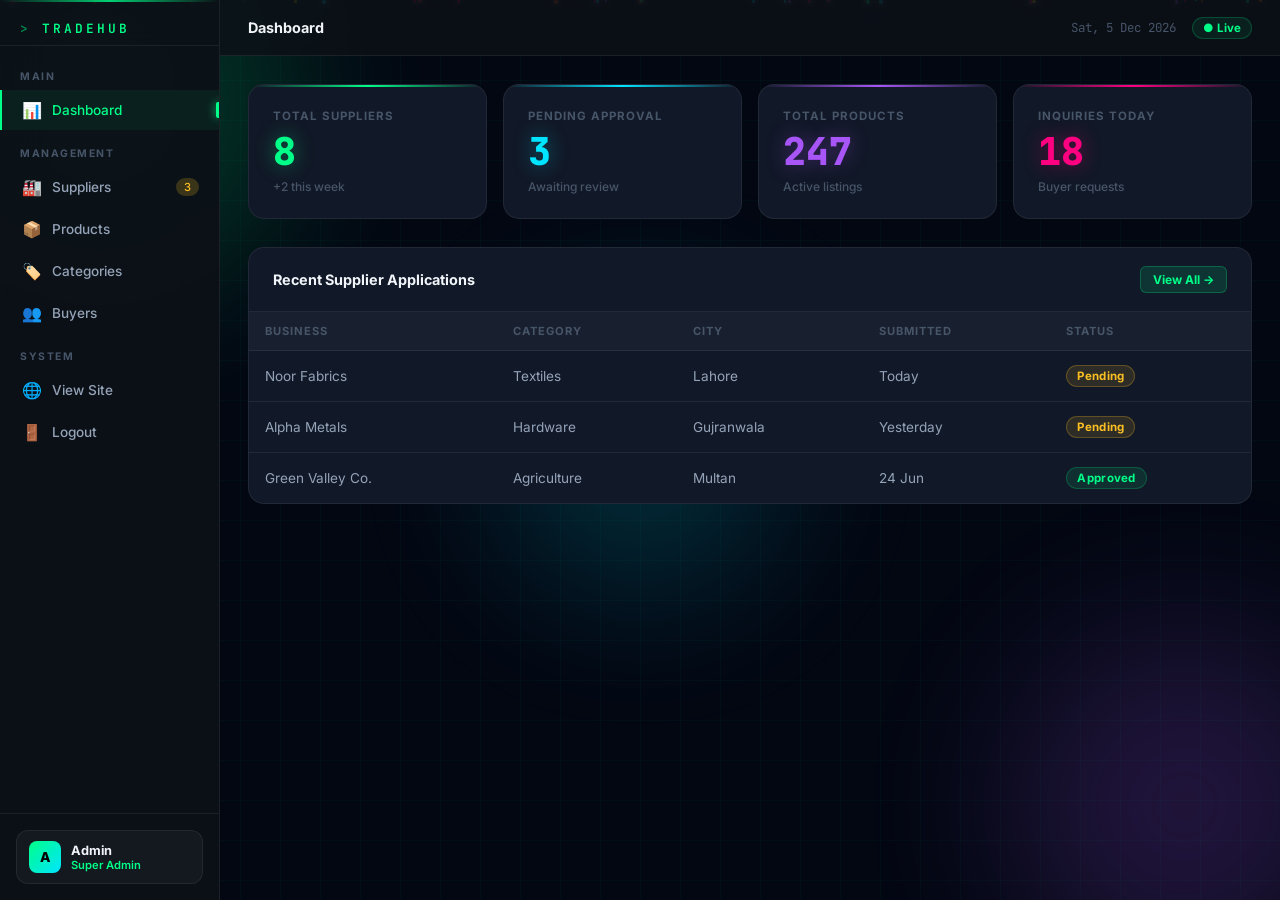
==== tradehub-enhanced/Frontend/admin/index.html @ e85c62f6 "Add files via upload" ====
<!DOCTYPE html>
<html lang="en">
<head>
<meta charset="UTF-8">
<meta name="viewport" content="width=device-width, initial-scale=1.0">
<title>Admin Panel — TradeHub PK</title>
<link rel="stylesheet" href="css/admin.css">
</head>
<body>
<div class="admin-bg">
  <div class="grid-lines"></div>
  <div class="glow-orb orb-1"></div>
  <div class="glow-orb orb-2"></div>
  <div class="glow-orb orb-3"></div>
</div>
<div id="particles"></div>
<div class="overlay" id="overlay"></div>
<div class="toast-stack" id="toastStack"></div>
<div class="admin-layout">
  <aside class="admin-sidebar">
    <div class="sidebar-top-glow"></div>
    <div class="sidebar-logo">TRADEHUB</div>
    <div class="sidebar-label">Main</div>
    <div class="sidebar-item active" onclick="showPage('dashboard',this)"><span class="icon">📊</span> Dashboard</div>
    <div class="sidebar-label">Management</div>
    <div class="sidebar-item" onclick="showPage('suppliers',this)"><span class="icon">🏭</span> Suppliers <span id="pending-badge" style="margin-left:auto;background:rgba(251,191,36,.2);color:#fbbf24;padding:2px 8px;border-radius:100px;font-size:.7rem;">3</span></div>
    <div class="sidebar-item" onclick="showPage('products',this)"><span class="icon">📦</span> Products</div>
    <div class="sidebar-item" onclick="showPage('categories',this)"><span class="icon">🏷️</span> Categories</div>
    <div class="sidebar-item" onclick="showPage('buyers',this)"><span class="icon">👥</span> Buyers</div>
    <div class="sidebar-label">System</div>
    <div class="sidebar-item" onclick="window.location.href='../index.html'"><span class="icon">🌐</span> View Site</div>
    <div class="sidebar-item" onclick="adminLogout()"><span class="icon">🚪</span> Logout</div>
    <div class="sidebar-bottom">
      <div class="admin-tag">
        <div class="admin-avatar">A</div>
        <div class="admin-info">
          <div class="admin-name">Admin</div>
          <div class="admin-role">Super Admin</div>
        </div>
      </div>
    </div>
  </aside>
  <div class="admin-main">
    <div class="admin-topbar">
      <span class="topbar-title" id="topbarTitle">Dashboard</span>
      <div class="topbar-spacer"></div>
      <span class="topbar-date" id="topbarDate"></span>
      <span class="topbar-badge">● Live</span>
    </div>
    <div class="admin-content">

      <!-- DASHBOARD -->
      <div class="page-section active" id="page-dashboard">
        <div class="stats-grid">
          <div class="stat-box green"><div class="stat-label">Total Suppliers</div><div class="stat-value green" id="stat-total">8</div><div class="stat-sub">+2 this week</div></div>
          <div class="stat-box blue"><div class="stat-label">Pending Approval</div><div class="stat-value blue" id="stat-pending">3</div><div class="stat-sub">Awaiting review</div></div>
          <div class="stat-box purple"><div class="stat-label">Total Products</div><div class="stat-value purple">247</div><div class="stat-sub">Active listings</div></div>
          <div class="stat-box pink"><div class="stat-label">Inquiries Today</div><div class="stat-value pink">18</div><div class="stat-sub">Buyer requests</div></div>
        </div>
        <div class="table-card">
          <div class="table-card-header">
            <span class="table-card-title">Recent Supplier Applications</span>
            <button class="btn-approve" onclick="showPage('suppliers',document.querySelectorAll('.sidebar-item')[4])">View All →</button>
          </div>
          <div class="table-scroll">
            <table>
              <thead><tr><th>Business</th><th>Category</th><th>City</th><th>Submitted</th><th>Status</th></tr></thead>
              <tbody>
                <tr><td>Noor Fabrics</td><td>Textiles</td><td>Lahore</td><td>Today</td><td><span class="pill pill-pending">Pending</span></td></tr>
                <tr><td>Alpha Metals</td><td>Hardware</td><td>Gujranwala</td><td>Yesterday</td><td><span class="pill pill-pending">Pending</span></td></tr>
                <tr><td>Green Valley Co.</td><td>Agriculture</td><td>Multan</td><td>24 Jun</td><td><span class="pill pill-approved">Approved</span></td></tr>
              </tbody>
            </table>
          </div>
        </div>
      </div>

      <!-- SUPPLIERS -->
      <div class="page-section" id="page-suppliers">
        <div class="sec-title">Supplier Management <span class="accent">/ Approve &amp; Review</span></div>
        <div class="table-card">
          <div class="table-card-header">
            <span class="table-card-title">All Supplier Applications</span>
            <input type="text" class="table-search" placeholder="Search suppliers..." oninput="searchTable('suppTable',this.value)">
          </div>
          <div class="table-scroll">
            <table id="suppTable">
              <thead><tr><th>Business</th><th>Category</th><th>City</th><th>Contact</th><th>MOQ</th><th>Status</th><th>Actions</th></tr></thead>
              <tbody>
                <tr><td><strong>Noor Fabrics</strong></td><td>Textiles</td><td>Lahore</td><td>0300-1234567</td><td>200 m</td><td><span class="pill pill-pending">Pending</span></td><td><div class="actions-cell"><button class="btn-approve" onclick="approveSupplier(this)">✓ Approve</button><button class="btn-reject" onclick="rejectSupplier(this)">✕ Reject</button><button class="btn-delete" onclick="deleteRow(this)">🗑</button></div></td></tr>
                <tr><td><strong>Alpha Metals</strong></td><td>Hardware</td><td>Gujranwala</td><td>0311-9876543</td><td>50 kg</td><td><span class="pill pill-pending">Pending</span></td><td><div class="actions-cell"><button class="btn-approve" onclick="approveSupplier(this)">✓ Approve</button><button class="btn-reject" onclick="rejectSupplier(this)">✕ Reject</button><button class="btn-delete" onclick="deleteRow(this)">🗑</button></div></td></tr>
                <tr><td><strong>Delta Chemicals</strong></td><td>Chemicals</td><td>Karachi</td><td>0321-5556666</td><td>100 kg</td><td><span class="pill pill-pending">Pending</span></td><td><div class="actions-cell"><button class="btn-approve" onclick="approveSupplier(this)">✓ Approve</button><button class="btn-reject" onclick="rejectSupplier(this)">✕ Reject</button><button class="btn-delete" onclick="deleteRow(this)">🗑</button></div></td></tr>
                <tr><td><strong>Al-Hamza Textiles</strong></td><td>Textiles</td><td>Faisalabad</td><td>0300-0000001</td><td>500 m</td><td><span class="pill pill-approved">Approved</span></td><td><div class="actions-cell"><span style="color:var(--neon-green);font-size:.8rem;font-weight:600;">✓ Approved</span><button class="btn-delete" onclick="deleteRow(this)">🗑</button></div></td></tr>
                <tr><td><strong>Pak Steel Works</strong></td><td>Hardware</td><td>Lahore</td><td>0300-0000002</td><td>100 kg</td><td><span class="pill pill-approved">Approved</span></td><td><div class="actions-cell"><span style="color:var(--neon-green);font-size:.8rem;font-weight:600;">✓ Approved</span><button class="btn-delete" onclick="deleteRow(this)">🗑</button></div></td></tr>
              </tbody>
            </table>
          </div>
        </div>
      </div>

      <!-- PRODUCTS -->
      <div class="page-section" id="page-products">
        <div class="sec-title">Product Listings <span class="accent">/ Remove Spam</span></div>
        <div class="table-card">
          <div class="table-card-header">
            <span class="table-card-title">All Products</span>
            <input type="text" class="table-search" placeholder="Search products..." oninput="searchTable('prodTable',this.value)">
          </div>
          <div class="table-scroll">
            <table id="prodTable">
              <thead><tr><th>Product</th><th>Supplier</th><th>Category</th><th>Price</th><th>MOQ</th><th>Status</th><th>Actions</th></tr></thead>
              <tbody>
                <tr><td>Basmati Rice Premium</td><td>Punjab Rice Mills</td><td>Food &amp; Grain</td><td>PKR 2,800</td><td>5 Ton</td><td><span class="pill pill-approved">Active</span></td><td><div class="actions-cell"><button class="btn-delete" onclick="deleteRow(this)">🗑 Remove</button></div></td></tr>
                <tr><td>Cotton Fabric Plain</td><td>Al-Hamza Textiles</td><td>Textiles</td><td>PKR 180/m</td><td>500 m</td><td><span class="pill pill-approved">Active</span></td><td><div class="actions-cell"><button class="btn-delete" onclick="deleteRow(this)">🗑 Remove</button></div></td></tr>
                <tr><td>FAKE Rolex Watches</td><td>Unknown Seller</td><td>Other</td><td>PKR 500</td><td>1 pc</td><td><span class="pill pill-rejected">Spam</span></td><td><div class="actions-cell"><button class="btn-delete" onclick="deleteRow(this)">🗑 Remove</button></div></td></tr>
                <tr><td>MS Steel Bars 12mm</td><td>Pak Steel Works</td><td>Hardware</td><td>PKR 1,950</td><td>100 kg</td><td><span class="pill pill-approved">Active</span></td><td><div class="actions-cell"><button class="btn-delete" onclick="deleteRow(this)">🗑 Remove</button></div></td></tr>
                <tr><td>Football Match Grade</td><td>Sialkot Sports Co.</td><td>Sports</td><td>PKR 450</td><td>50 pcs</td><td><span class="pill pill-approved">Active</span></td><td><div class="actions-cell"><button class="btn-delete" onclick="deleteRow(this)">🗑 Remove</button></div></td></tr>
              </tbody>
            </table>
          </div>
        </div>
      </div>

      <!-- CATEGORIES -->
      <div class="page-section" id="page-categories">
        <div class="sec-title">Category Manager <span class="accent">/ Add &amp; Remove</span></div>
        <div class="table-card" style="padding:24px">
          <div class="cat-add-row">
            <input type="text" class="cat-input" id="catInput" placeholder="New category name...">
            <button class="btn-add-cat" onclick="addCategory()">+ Add Category</button>
          </div>
          <div class="cat-mgr-grid" id="catGrid">
            <div class="cat-mgr-item"><div><div class="cat-mgr-name">👕 Textiles</div><div class="cat-mgr-count">4,200 products</div></div><button class="cat-del-btn" onclick="deleteCat(this)">🗑️</button></div>
            <div class="cat-mgr-item"><div><div class="cat-mgr-name">📱 Electronics</div><div class="cat-mgr-count">2,800 products</div></div><button class="cat-del-btn" onclick="deleteCat(this)">🗑️</button></div>
            <div class="cat-mgr-item"><div><div class="cat-mgr-name">🌾 Agriculture</div><div class="cat-mgr-count">1,900 products</div></div><button class="cat-del-btn" onclick="deleteCat(this)">🗑️</button></div>
            <div class="cat-mgr-item"><div><div class="cat-mgr-name">🧪 Chemicals</div><div class="cat-mgr-count">980 products</div></div><button class="cat-del-btn" onclick="deleteCat(this)">🗑️</button></div>
            <div class="cat-mgr-item"><div><div class="cat-mgr-name">🍚 Food &amp; Grain</div><div class="cat-mgr-count">2,100 products</div></div><button class="cat-del-btn" onclick="deleteCat(this)">🗑️</button></div>
            <div class="cat-mgr-item"><div><div class="cat-mgr-name">🔧 Hardware</div><div class="cat-mgr-count">3,400 products</div></div><button class="cat-del-btn" onclick="deleteCat(this)">🗑️</button></div>
            <div class="cat-mgr-item"><div><div class="cat-mgr-name">👜 Leather</div><div class="cat-mgr-count">760 products</div></div><button class="cat-del-btn" onclick="deleteCat(this)">🗑️</button></div>
            <div class="cat-mgr-item"><div><div class="cat-mgr-name">⚽ Sports</div><div class="cat-mgr-count">1,200 products</div></div><button class="cat-del-btn" onclick="deleteCat(this)">🗑️</button></div>
          </div>
        </div>
      </div>

      <!-- BUYERS -->
      <div class="page-section" id="page-buyers">
        <div class="sec-title">Registered Buyers <span class="accent">/ User Management</span></div>
        <div class="table-card">
          <div class="table-card-header">
            <span class="table-card-title">All Buyers</span>
            <input type="text" class="table-search" placeholder="Search buyers..." oninput="searchTable('buyerTable',this.value)">
          </div>
          <div class="table-scroll">
            <table id="buyerTable">
              <thead><tr><th>Name</th><th>Email</th><th>Phone</th><th>Joined</th><th>Inquiries</th><th>Actions</th></tr></thead>
              <tbody>
                <tr><td>Ahmad Raza</td><td>ahmad@email.com</td><td>0300-1234567</td><td>Jan 2026</td><td>12</td><td><div class="actions-cell"><button class="btn-delete" onclick="deleteRow(this)">🗑 Remove</button></div></td></tr>
                <tr><td>Zara Traders</td><td>zara@email.com</td><td>0311-9876543</td><td>Mar 2026</td><td>8</td><td><div class="actions-cell"><button class="btn-delete" onclick="deleteRow(this)">🗑 Remove</button></div></td></tr>
                <tr><td>Hassan &amp; Sons</td><td>hassan@email.com</td><td>0321-5556666</td><td>Apr 2026</td><td>5</td><td><div class="actions-cell"><button class="btn-delete" onclick="deleteRow(this)">🗑 Remove</button></div></td></tr>
              </tbody>
            </table>
          </div>
        </div>
      </div>

    </div>
  </div>
</div>
<script src="../js/config.js"></script>
<script src="../js/api.js"></script>
<script src="js/admin.js"></script>
</body>
</html>
---- tradehub-enhanced/Frontend/admin/css/admin.css ----
/* ===== TRADEHUB PK — ADMIN PANEL CSS ===== */
@import url('https://fonts.googleapis.com/css2?family=Syne:wght@700;800&family=Inter:wght@300;400;500;600;700;800;900&family=JetBrains+Mono:wght@400;600&display=swap');

*, *::before, *::after { margin: 0; padding: 0; box-sizing: border-box; }

:root {
  --bg-base: #030712;
  --bg-surface: #0d1117;
  --bg-card: #111827;
  --bg-card-hover: #1a2233;
  --border: rgba(255,255,255,.07);
  --border-bright: rgba(255,255,255,.14);

  --neon-green: #00ff88;
  --neon-blue: #00e5ff;
  --neon-purple: #a855f7;
  --neon-pink: #ff0080;
  --neon-orange: #ff6600;
  --neon-gold: #ffd700;

  --text-primary: #f1f5f9;
  --text-secondary: #94a3b8;
  --text-muted: #475569;

  --sidebar-w: 220px;
  --topbar-h: 56px;
  --radius: 12px;
  --radius-lg: 16px;
}

body {
  font-family: 'Inter', sans-serif;
  background: var(--bg-base);
  color: var(--text-primary);
  min-height: 100vh;
  overflow-x: hidden;
}

/* ---- ANIMATED BACKGROUND ---- */
.admin-bg {
  position: fixed; inset: 0; z-index: 0; pointer-events: none;
}
.grid-lines {
  position: absolute; inset: 0;
  background-image:
    linear-gradient(rgba(0,255,136,.03) 1px, transparent 1px),
    linear-gradient(90deg, rgba(0,255,136,.03) 1px, transparent 1px);
  background-size: 40px 40px;
}
.glow-orb {
  position: absolute; border-radius: 50%;
  filter: blur(80px); opacity: .18;
}
.orb-1 {
  width: 400px; height: 400px;
  background: var(--neon-green);
  top: -100px; left: -100px;
  animation: drift1 18s ease-in-out infinite;
}
.orb-2 {
  width: 350px; height: 350px;
  background: var(--neon-purple);
  bottom: -80px; right: -80px;
  animation: drift2 22s ease-in-out infinite;
}
.orb-3 {
  width: 280px; height: 280px;
  background: var(--neon-blue);
  top: 50%; left: 50%;
  transform: translate(-50%,-50%);
  animation: drift3 15s ease-in-out infinite;
}
@keyframes drift1 { 0%,100%{transform:translate(0,0)} 50%{transform:translate(60px,40px)} }
@keyframes drift2 { 0%,100%{transform:translate(0,0)} 50%{transform:translate(-50px,-30px)} }
@keyframes drift3 { 0%,100%{transform:translate(-50%,-50%) scale(1)} 50%{transform:translate(-50%,-50%) scale(1.2)} }

/* ---- PARTICLES ---- */
#particles { position: fixed; inset: 0; z-index: 0; pointer-events: none; }
.particle {
  position: absolute;
  border-radius: 50%;
  animation: floatUp linear infinite;
}
@keyframes floatUp {
  0%   { transform: translateY(100vh) scale(0); opacity: 0; }
  10%  { opacity: 1; }
  90%  { opacity: .6; }
  100% { transform: translateY(-10vh) scale(1); opacity: 0; }
}

/* ---- LAYOUT ---- */
.admin-layout {
  display: flex;
  min-height: 100vh;
  position: relative; z-index: 1;
}

/* ---- SIDEBAR ---- */
.admin-sidebar {
  width: var(--sidebar-w);
  background: rgba(13,17,23,.92);
  border-right: 1px solid var(--border);
  backdrop-filter: blur(20px);
  display: flex; flex-direction: column;
  position: fixed; top: 0; left: 0;
  height: 100vh; z-index: 50;
  overflow: hidden;
}
.sidebar-top-glow {
  position: absolute; top: 0; left: 0; right: 0;
  height: 2px;
  background: linear-gradient(90deg, transparent, var(--neon-green), transparent);
  opacity: .8;
}
.sidebar-logo {
  padding: 20px 20px 8px;
  font-family: 'JetBrains Mono', monospace;
  font-size: .8rem; font-weight: 600;
  color: var(--neon-green);
  letter-spacing: 3px;
  border-bottom: 1px solid var(--border);
  margin-bottom: 8px;
}
.sidebar-logo::before {
  content: '> ';
  opacity: .5;
}
.sidebar-label {
  padding: 16px 20px 6px;
  font-size: .65rem; font-weight: 700;
  color: var(--text-muted);
  text-transform: uppercase; letter-spacing: 1.5px;
}
.sidebar-item {
  display: flex; align-items: center; gap: 10px;
  padding: 10px 20px;
  font-size: .85rem; font-weight: 500;
  color: var(--text-secondary);
  cursor: pointer;
  transition: all .15s;
  border-left: 2px solid transparent;
  margin: 1px 0;
  position: relative;
}
.sidebar-item .icon { font-size: 1rem; flex-shrink: 0; }
.sidebar-item:hover {
  color: var(--text-primary);
  background: rgba(255,255,255,.04);
  border-left-color: var(--border-bright);
}
.sidebar-item.active {
  color: var(--neon-green);
  background: rgba(0,255,136,.06);
  border-left-color: var(--neon-green);
}
.sidebar-item.active::after {
  content: '';
  position: absolute; right: 0; top: 50%;
  transform: translateY(-50%);
  width: 3px; height: 16px;
  background: var(--neon-green);
  border-radius: 2px 0 0 2px;
  box-shadow: 0 0 8px var(--neon-green);
}
.sidebar-bottom {
  margin-top: auto;
  padding: 16px;
  border-top: 1px solid var(--border);
}
.admin-tag {
  display: flex; align-items: center; gap: 10px;
  padding: 10px 12px;
  background: rgba(255,255,255,.04);
  border-radius: var(--radius);
  border: 1px solid var(--border);
}
.admin-avatar {
  width: 32px; height: 32px; border-radius: 8px;
  background: linear-gradient(135deg, var(--neon-green), var(--neon-blue));
  display: flex; align-items: center; justify-content: center;
  font-weight: 800; font-size: .85rem; color: #000;
  flex-shrink: 0;
}
.admin-name { font-size: .8rem; font-weight: 700; color: var(--text-primary); }
.admin-role { font-size: .7rem; color: var(--neon-green); font-weight: 600; }

/* ---- MAIN ---- */
.admin-main {
  flex: 1;
  margin-left: var(--sidebar-w);
  display: flex; flex-direction: column;
  min-height: 100vh;
}

/* ---- TOPBAR ---- */
.admin-topbar {
  height: var(--topbar-h);
  background: rgba(13,17,23,.8);
  border-bottom: 1px solid var(--border);
  backdrop-filter: blur(20px);
  display: flex; align-items: center;
  padding: 0 28px;
  gap: 16px;
  position: sticky; top: 0; z-index: 40;
}
.topbar-title {
  font-size: .9rem; font-weight: 700;
  color: var(--text-primary);
}
.topbar-spacer { flex: 1; }
.topbar-date {
  font-size: .78rem; color: var(--text-muted);
  font-family: 'JetBrains Mono', monospace;
}
.topbar-badge {
  font-size: .72rem; font-weight: 700;
  color: var(--neon-green);
  background: rgba(0,255,136,.08);
  border: 1px solid rgba(0,255,136,.2);
  padding: 3px 10px; border-radius: 100px;
  animation: pulse 2s ease-in-out infinite;
}
@keyframes pulse { 0%,100%{opacity:1} 50%{opacity:.6} }

/* ---- CONTENT ---- */
.admin-content { padding: 28px; flex: 1; }
.page-section { display: none; }
.page-section.active { display: block; }
.sec-title {
  font-size: 1.2rem; font-weight: 800;
  color: var(--text-primary); margin-bottom: 24px;
}
.sec-title .accent { color: var(--text-muted); font-weight: 400; }

/* ---- STATS GRID ---- */
.stats-grid {
  display: grid;
  grid-template-columns: repeat(auto-fit, minmax(200px, 1fr));
  gap: 16px; margin-bottom: 28px;
}
.stat-box {
  background: var(--bg-card);
  border-radius: var(--radius-lg);
  padding: 24px;
  border: 1px solid var(--border);
  transition: all .2s;
  position: relative; overflow: hidden;
}
.stat-box::before {
  content: '';
  position: absolute; top: 0; left: 0; right: 0;
  height: 2px;
}
.stat-box.green::before { background: linear-gradient(90deg, transparent, var(--neon-green), transparent); }
.stat-box.blue::before  { background: linear-gradient(90deg, transparent, var(--neon-blue), transparent); }
.stat-box.purple::before{ background: linear-gradient(90deg, transparent, var(--neon-purple), transparent); }
.stat-box.pink::before  { background: linear-gradient(90deg, transparent, var(--neon-pink), transparent); }
.stat-box:hover { background: var(--bg-card-hover); border-color: var(--border-bright); transform: translateY(-2px); }
.stat-label {
  font-size: .72rem; font-weight: 700;
  color: var(--text-muted); text-transform: uppercase; letter-spacing: 1px;
  margin-bottom: 10px;
}
.stat-value {
  font-size: 2.4rem; font-weight: 900;
  line-height: 1; margin-bottom: 8px;
  font-family: 'JetBrains Mono', monospace;
}
.stat-value.green  { color: var(--neon-green);  text-shadow: 0 0 20px rgba(0,255,136,.4); }
.stat-value.blue   { color: var(--neon-blue);   text-shadow: 0 0 20px rgba(0,229,255,.4); }
.stat-value.purple { color: var(--neon-purple); text-shadow: 0 0 20px rgba(168,85,247,.4); }
.stat-value.pink   { color: var(--neon-pink);   text-shadow: 0 0 20px rgba(255,0,128,.4); }
.stat-sub {
  font-size: .75rem; color: var(--text-muted); font-weight: 500;
}

/* ---- TABLE CARD ---- */
.table-card {
  background: var(--bg-card);
  border-radius: var(--radius-lg);
  border: 1px solid var(--border);
  overflow: hidden;
  margin-bottom: 24px;
}
.table-card-header {
  display: flex; align-items: center; gap: 16px;
  padding: 18px 24px;
  border-bottom: 1px solid var(--border);
}
.table-card-title {
  font-size: .9rem; font-weight: 700;
  color: var(--text-primary); flex: 1;
}
.table-search {
  padding: 8px 14px;
  background: rgba(255,255,255,.05);
  border: 1px solid var(--border-bright);
  border-radius: 8px;
  color: var(--text-primary);
  font-family: 'Inter', sans-serif;
  font-size: .8rem; outline: none;
  transition: border-color .2s;
  min-width: 200px;
}
.table-search::placeholder { color: var(--text-muted); }
.table-search:focus { border-color: var(--neon-green); }
.table-scroll { overflow-x: auto; }
table {
  width: 100%; border-collapse: collapse;
}
thead tr {
  background: rgba(255,255,255,.03);
  border-bottom: 1px solid var(--border);
}
th {
  padding: 12px 16px;
  font-size: .7rem; font-weight: 700;
  color: var(--text-muted);
  text-transform: uppercase; letter-spacing: 1px;
  text-align: left; white-space: nowrap;
}
td {
  padding: 14px 16px;
  font-size: .85rem; color: var(--text-secondary);
  border-bottom: 1px solid var(--border);
  white-space: nowrap;
}
td strong { color: var(--text-primary); font-weight: 600; }
tbody tr:last-child td { border-bottom: none; }
tbody tr:hover td { background: rgba(255,255,255,.02); color: var(--text-primary); }

/* ---- PILLS ---- */
.pill {
  display: inline-block;
  padding: 3px 10px; border-radius: 100px;
  font-size: .72rem; font-weight: 700;
  letter-spacing: .3px;
}
.pill-pending  { background: rgba(251,191,36,.12); color: #fbbf24; border: 1px solid rgba(251,191,36,.25); }
.pill-approved { background: rgba(0,255,136,.1);   color: var(--neon-green); border: 1px solid rgba(0,255,136,.2); }
.pill-rejected { background: rgba(255,0,128,.1);   color: var(--neon-pink); border: 1px solid rgba(255,0,128,.2); }

/* ---- ACTION BUTTONS ---- */
.actions-cell { display: flex; gap: 6px; align-items: center; flex-wrap: wrap; }
.btn-approve {
  padding: 5px 12px; border-radius: 6px;
  background: rgba(0,255,136,.12);
  color: var(--neon-green);
  border: 1px solid rgba(0,255,136,.25);
  font-size: .75rem; font-weight: 700;
  cursor: pointer; transition: all .15s;
  font-family: 'Inter', sans-serif;
}
.btn-approve:hover { background: rgba(0,255,136,.2); box-shadow: 0 0 12px rgba(0,255,136,.15); }
.btn-reject {
  padding: 5px 12px; border-radius: 6px;
  background: rgba(255,0,128,.1);
  color: var(--neon-pink);
  border: 1px solid rgba(255,0,128,.2);
  font-size: .75rem; font-weight: 700;
  cursor: pointer; transition: all .15s;
  font-family: 'Inter', sans-serif;
}
.btn-reject:hover { background: rgba(255,0,128,.2); box-shadow: 0 0 12px rgba(255,0,128,.15); }
.btn-delete {
  padding: 5px 12px; border-radius: 6px;
  background: rgba(255,255,255,.05);
  color: var(--text-muted);
  border: 1px solid var(--border);
  font-size: .75rem; font-weight: 700;
  cursor: pointer; transition: all .15s;
  font-family: 'Inter', sans-serif;
}
.btn-delete:hover { background: rgba(255,0,128,.08); color: var(--neon-pink); border-color: rgba(255,0,128,.2); }

/* ---- CATEGORY MANAGER ---- */
.cat-add-row {
  display: flex; gap: 12px; margin-bottom: 24px;
}
.cat-input {
  flex: 1; padding: 10px 16px;
  background: rgba(255,255,255,.05);
  border: 1px solid var(--border-bright);
  border-radius: 10px;
  color: var(--text-primary);
  font-family: 'Inter', sans-serif; font-size: .875rem;
  outline: none; transition: border-color .2s;
}
.cat-input::placeholder { color: var(--text-muted); }
.cat-input:focus { border-color: var(--neon-green); }
.btn-add-cat {
  padding: 10px 20px; border-radius: 10px;
  background: rgba(0,255,136,.12);
  color: var(--neon-green);
  border: 1px solid rgba(0,255,136,.25);
  font-size: .875rem; font-weight: 700;
  cursor: pointer; transition: all .15s;
  font-family: 'Inter', sans-serif; white-space: nowrap;
}
.btn-add-cat:hover { background: rgba(0,255,136,.2); box-shadow: 0 0 16px rgba(0,255,136,.15); }
.cat-mgr-grid {
  display: grid;
  grid-template-columns: repeat(auto-fill, minmax(220px, 1fr));
  gap: 12px;
}
.cat-mgr-item {
  display: flex; align-items: center; justify-content: space-between;
  padding: 14px 16px;
  background: rgba(255,255,255,.03);
  border-radius: 10px;
  border: 1px solid var(--border);
  transition: all .2s;
}
.cat-mgr-item:hover { border-color: var(--border-bright); background: rgba(255,255,255,.05); }
.cat-mgr-name { font-weight: 600; font-size: .875rem; color: var(--text-primary); }
.cat-mgr-count { font-size: .75rem; color: var(--text-muted); margin-top: 2px; }
.cat-del-btn {
  background: none; border: none; cursor: pointer;
  font-size: 1rem; opacity: .4; transition: opacity .15s;
  padding: 4px;
}
.cat-del-btn:hover { opacity: 1; }

/* ---- TOAST ---- */
.toast-stack {
  position: fixed; bottom: 24px; right: 24px;
  z-index: 9999; display: flex; flex-direction: column; gap: 10px;
}
.toast {
  padding: 12px 20px; border-radius: 10px;
  font-size: .85rem; font-weight: 600;
  backdrop-filter: blur(20px);
  animation: slideIn .3s ease-out;
  box-shadow: 0 8px 32px rgba(0,0,0,.4);
  border: 1px solid;
  font-family: 'Inter', sans-serif;
}
.toast-success {
  background: rgba(0,255,136,.12);
  color: var(--neon-green);
  border-color: rgba(0,255,136,.25);
}
.toast-error {
  background: rgba(255,0,128,.12);
  color: var(--neon-pink);
  border-color: rgba(255,0,128,.25);
}
.toast-info {
  background: rgba(0,229,255,.1);
  color: var(--neon-blue);
  border-color: rgba(0,229,255,.2);
}
@keyframes slideIn { from{transform:translateX(100%);opacity:0} to{transform:translateX(0);opacity:1} }

/* ---- OVERLAY ---- */
.overlay {
  position: fixed; inset: 0;
  background: rgba(0,0,0,.5); backdrop-filter: blur(4px);
  z-index: 45; display: none;
}
.overlay.show { display: block; }

/* ---- RESPONSIVE ---- */
@media (max-width: 768px) {
  .admin-sidebar { transform: translateX(-100%); transition: transform .3s; }
  .admin-sidebar.open { transform: translateX(0); }
  .admin-main { margin-left: 0; }
  .stats-grid { grid-template-columns: 1fr 1fr; }
  .cat-mgr-grid { grid-template-columns: 1fr; }
}
@media (max-width: 480px) {
  .stats-grid { grid-template-columns: 1fr; }
  .admin-content { padding: 16px; }
}
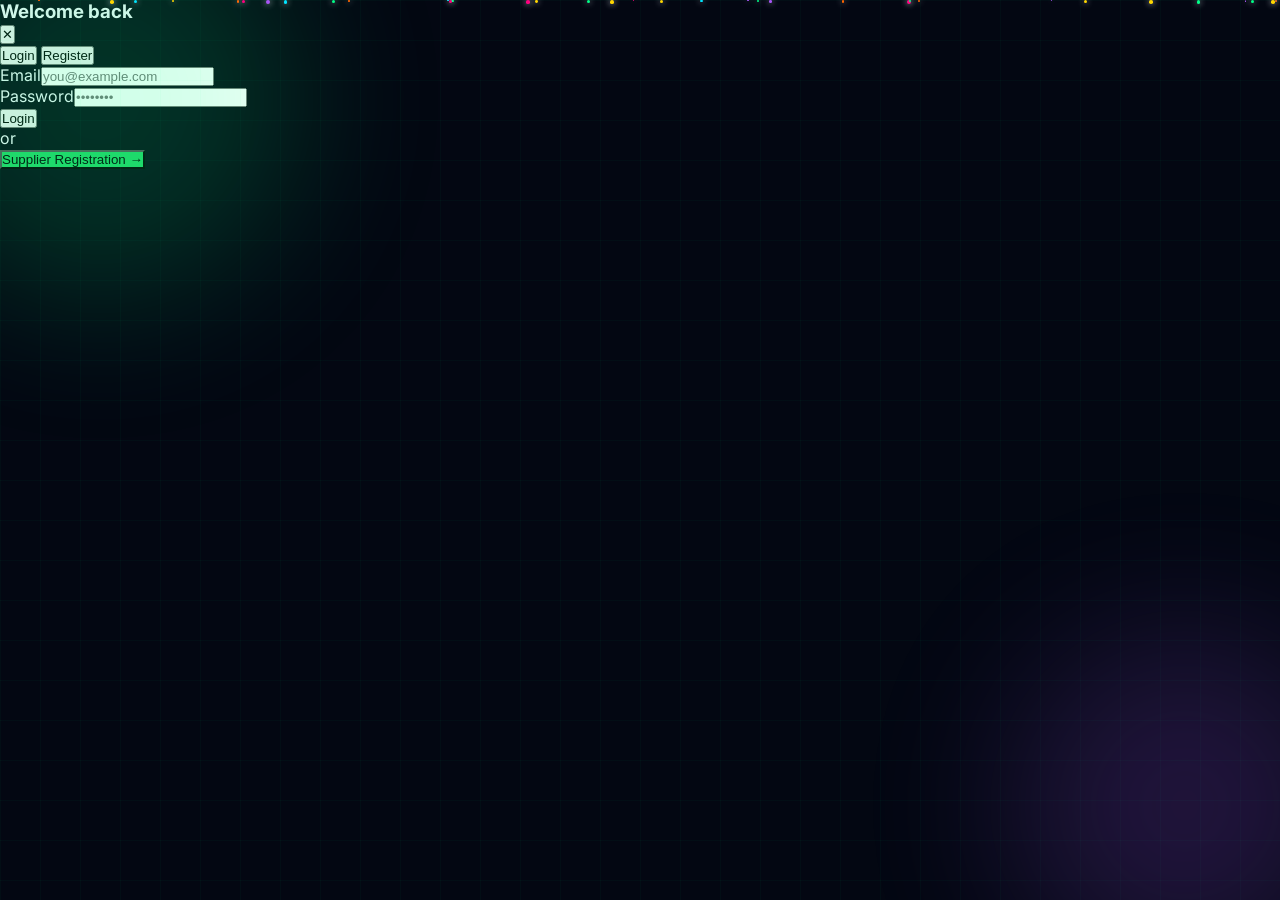
==== commit adc7a772: "Update index.html" ====
--- a/tradehub-enhanced/Frontend/admin/index.html
+++ b/tradehub-enhanced/Frontend/admin/index.html
@@ -1,173 +1,9 @@
-<!DOCTYPE html>
-<html lang="en">
-<head>
-<meta charset="UTF-8">
-<meta name="viewport" content="width=device-width, initial-scale=1.0">
-<title>Admin Panel — TradeHub PK</title>
-<link rel="stylesheet" href="css/admin.css">
-</head>
-<body>
-<div class="admin-bg">
-  <div class="grid-lines"></div>
-  <div class="glow-orb orb-1"></div>
-  <div class="glow-orb orb-2"></div>
-  <div class="glow-orb orb-3"></div>
-</div>
-<div id="particles"></div>
-<div class="overlay" id="overlay"></div>
-<div class="toast-stack" id="toastStack"></div>
-<div class="admin-layout">
-  <aside class="admin-sidebar">
-    <div class="sidebar-top-glow"></div>
-    <div class="sidebar-logo">TRADEHUB</div>
-    <div class="sidebar-label">Main</div>
-    <div class="sidebar-item active" onclick="showPage('dashboard',this)"><span class="icon">📊</span> Dashboard</div>
-    <div class="sidebar-label">Management</div>
-    <div class="sidebar-item" onclick="showPage('suppliers',this)"><span class="icon">🏭</span> Suppliers <span id="pending-badge" style="margin-left:auto;background:rgba(251,191,36,.2);color:#fbbf24;padding:2px 8px;border-radius:100px;font-size:.7rem;">3</span></div>
-    <div class="sidebar-item" onclick="showPage('products',this)"><span class="icon">📦</span> Products</div>
-    <div class="sidebar-item" onclick="showPage('categories',this)"><span class="icon">🏷️</span> Categories</div>
-    <div class="sidebar-item" onclick="showPage('buyers',this)"><span class="icon">👥</span> Buyers</div>
-    <div class="sidebar-label">System</div>
-    <div class="sidebar-item" onclick="window.location.href='../index.html'"><span class="icon">🌐</span> View Site</div>
-    <div class="sidebar-item" onclick="adminLogout()"><span class="icon">🚪</span> Logout</div>
-    <div class="sidebar-bottom">
-      <div class="admin-tag">
-        <div class="admin-avatar">A</div>
-        <div class="admin-info">
-          <div class="admin-name">Admin</div>
-          <div class="admin-role">Super Admin</div>
-        </div>
-      </div>
-    </div>
-  </aside>
-  <div class="admin-main">
-    <div class="admin-topbar">
-      <span class="topbar-title" id="topbarTitle">Dashboard</span>
-      <div class="topbar-spacer"></div>
-      <span class="topbar-date" id="topbarDate"></span>
-      <span class="topbar-badge">● Live</span>
-    </div>
-    <div class="admin-content">
-
-      <!-- DASHBOARD -->
-      <div class="page-section active" id="page-dashboard">
-        <div class="stats-grid">
-          <div class="stat-box green"><div class="stat-label">Total Suppliers</div><div class="stat-value green" id="stat-total">8</div><div class="stat-sub">+2 this week</div></div>
-          <div class="stat-box blue"><div class="stat-label">Pending Approval</div><div class="stat-value blue" id="stat-pending">3</div><div class="stat-sub">Awaiting review</div></div>
-          <div class="stat-box purple"><div class="stat-label">Total Products</div><div class="stat-value purple">247</div><div class="stat-sub">Active listings</div></div>
-          <div class="stat-box pink"><div class="stat-label">Inquiries Today</div><div class="stat-value pink">18</div><div class="stat-sub">Buyer requests</div></div>
-        </div>
-        <div class="table-card">
-          <div class="table-card-header">
-            <span class="table-card-title">Recent Supplier Applications</span>
-            <button class="btn-approve" onclick="showPage('suppliers',document.querySelectorAll('.sidebar-item')[4])">View All →</button>
-          </div>
-          <div class="table-scroll">
-            <table>
-              <thead><tr><th>Business</th><th>Category</th><th>City</th><th>Submitted</th><th>Status</th></tr></thead>
-              <tbody>
-                <tr><td>Noor Fabrics</td><td>Textiles</td><td>Lahore</td><td>Today</td><td><span class="pill pill-pending">Pending</span></td></tr>
-                <tr><td>Alpha Metals</td><td>Hardware</td><td>Gujranwala</td><td>Yesterday</td><td><span class="pill pill-pending">Pending</span></td></tr>
-                <tr><td>Green Valley Co.</td><td>Agriculture</td><td>Multan</td><td>24 Jun</td><td><span class="pill pill-approved">Approved</span></td></tr>
-              </tbody>
-            </table>
-          </div>
-        </div>
-      </div>
-
-      <!-- SUPPLIERS -->
-      <div class="page-section" id="page-suppliers">
-        <div class="sec-title">Supplier Management <span class="accent">/ Approve &amp; Review</span></div>
-        <div class="table-card">
-          <div class="table-card-header">
-            <span class="table-card-title">All Supplier Applications</span>
-            <input type="text" class="table-search" placeholder="Search suppliers..." oninput="searchTable('suppTable',this.value)">
-          </div>
-          <div class="table-scroll">
-            <table id="suppTable">
-              <thead><tr><th>Business</th><th>Category</th><th>City</th><th>Contact</th><th>MOQ</th><th>Status</th><th>Actions</th></tr></thead>
-              <tbody>
-                <tr><td><strong>Noor Fabrics</strong></td><td>Textiles</td><td>Lahore</td><td>0300-1234567</td><td>200 m</td><td><span class="pill pill-pending">Pending</span></td><td><div class="actions-cell"><button class="btn-approve" onclick="approveSupplier(this)">✓ Approve</button><button class="btn-reject" onclick="rejectSupplier(this)">✕ Reject</button><button class="btn-delete" onclick="deleteRow(this)">🗑</button></div></td></tr>
-                <tr><td><strong>Alpha Metals</strong></td><td>Hardware</td><td>Gujranwala</td><td>0311-9876543</td><td>50 kg</td><td><span class="pill pill-pending">Pending</span></td><td><div class="actions-cell"><button class="btn-approve" onclick="approveSupplier(this)">✓ Approve</button><button class="btn-reject" onclick="rejectSupplier(this)">✕ Reject</button><button class="btn-delete" onclick="deleteRow(this)">🗑</button></div></td></tr>
-                <tr><td><strong>Delta Chemicals</strong></td><td>Chemicals</td><td>Karachi</td><td>0321-5556666</td><td>100 kg</td><td><span class="pill pill-pending">Pending</span></td><td><div class="actions-cell"><button class="btn-approve" onclick="approveSupplier(this)">✓ Approve</button><button class="btn-reject" onclick="rejectSupplier(this)">✕ Reject</button><button class="btn-delete" onclick="deleteRow(this)">🗑</button></div></td></tr>
-                <tr><td><strong>Al-Hamza Textiles</strong></td><td>Textiles</td><td>Faisalabad</td><td>0300-0000001</td><td>500 m</td><td><span class="pill pill-approved">Approved</span></td><td><div class="actions-cell"><span style="color:var(--neon-green);font-size:.8rem;font-weight:600;">✓ Approved</span><button class="btn-delete" onclick="deleteRow(this)">🗑</button></div></td></tr>
-                <tr><td><strong>Pak Steel Works</strong></td><td>Hardware</td><td>Lahore</td><td>0300-0000002</td><td>100 kg</td><td><span class="pill pill-approved">Approved</span></td><td><div class="actions-cell"><span style="color:var(--neon-green);font-size:.8rem;font-weight:600;">✓ Approved</span><button class="btn-delete" onclick="deleteRow(this)">🗑</button></div></td></tr>
-              </tbody>
-            </table>
-          </div>
-        </div>
-      </div>
-
-      <!-- PRODUCTS -->
-      <div class="page-section" id="page-products">
-        <div class="sec-title">Product Listings <span class="accent">/ Remove Spam</span></div>
-        <div class="table-card">
-          <div class="table-card-header">
-            <span class="table-card-title">All Products</span>
-            <input type="text" class="table-search" placeholder="Search products..." oninput="searchTable('prodTable',this.value)">
-          </div>
-          <div class="table-scroll">
-            <table id="prodTable">
-              <thead><tr><th>Product</th><th>Supplier</th><th>Category</th><th>Price</th><th>MOQ</th><th>Status</th><th>Actions</th></tr></thead>
-              <tbody>
-                <tr><td>Basmati Rice Premium</td><td>Punjab Rice Mills</td><td>Food &amp; Grain</td><td>PKR 2,800</td><td>5 Ton</td><td><span class="pill pill-approved">Active</span></td><td><div class="actions-cell"><button class="btn-delete" onclick="deleteRow(this)">🗑 Remove</button></div></td></tr>
-                <tr><td>Cotton Fabric Plain</td><td>Al-Hamza Textiles</td><td>Textiles</td><td>PKR 180/m</td><td>500 m</td><td><span class="pill pill-approved">Active</span></td><td><div class="actions-cell"><button class="btn-delete" onclick="deleteRow(this)">🗑 Remove</button></div></td></tr>
-                <tr><td>FAKE Rolex Watches</td><td>Unknown Seller</td><td>Other</td><td>PKR 500</td><td>1 pc</td><td><span class="pill pill-rejected">Spam</span></td><td><div class="actions-cell"><button class="btn-delete" onclick="deleteRow(this)">🗑 Remove</button></div></td></tr>
-                <tr><td>MS Steel Bars 12mm</td><td>Pak Steel Works</td><td>Hardware</td><td>PKR 1,950</td><td>100 kg</td><td><span class="pill pill-approved">Active</span></td><td><div class="actions-cell"><button class="btn-delete" onclick="deleteRow(this)">🗑 Remove</button></div></td></tr>
-                <tr><td>Football Match Grade</td><td>Sialkot Sports Co.</td><td>Sports</td><td>PKR 450</td><td>50 pcs</td><td><span class="pill pill-approved">Active</span></td><td><div class="actions-cell"><button class="btn-delete" onclick="deleteRow(this)">🗑 Remove</button></div></td></tr>
-              </tbody>
-            </table>
-          </div>
-        </div>
-      </div>
-
-      <!-- CATEGORIES -->
-      <div class="page-section" id="page-categories">
-        <div class="sec-title">Category Manager <span class="accent">/ Add &amp; Remove</span></div>
-        <div class="table-card" style="padding:24px">
-          <div class="cat-add-row">
-            <input type="text" class="cat-input" id="catInput" placeholder="New category name...">
-            <button class="btn-add-cat" onclick="addCategory()">+ Add Category</button>
-          </div>
-          <div class="cat-mgr-grid" id="catGrid">
-            <div class="cat-mgr-item"><div><div class="cat-mgr-name">👕 Textiles</div><div class="cat-mgr-count">4,200 products</div></div><button class="cat-del-btn" onclick="deleteCat(this)">🗑️</button></div>
-            <div class="cat-mgr-item"><div><div class="cat-mgr-name">📱 Electronics</div><div class="cat-mgr-count">2,800 products</div></div><button class="cat-del-btn" onclick="deleteCat(this)">🗑️</button></div>
-            <div class="cat-mgr-item"><div><div class="cat-mgr-name">🌾 Agriculture</div><div class="cat-mgr-count">1,900 products</div></div><button class="cat-del-btn" onclick="deleteCat(this)">🗑️</button></div>
-            <div class="cat-mgr-item"><div><div class="cat-mgr-name">🧪 Chemicals</div><div class="cat-mgr-count">980 products</div></div><button class="cat-del-btn" onclick="deleteCat(this)">🗑️</button></div>
-            <div class="cat-mgr-item"><div><div class="cat-mgr-name">🍚 Food &amp; Grain</div><div class="cat-mgr-count">2,100 products</div></div><button class="cat-del-btn" onclick="deleteCat(this)">🗑️</button></div>
-            <div class="cat-mgr-item"><div><div class="cat-mgr-name">🔧 Hardware</div><div class="cat-mgr-count">3,400 products</div></div><button class="cat-del-btn" onclick="deleteCat(this)">🗑️</button></div>
-            <div class="cat-mgr-item"><div><div class="cat-mgr-name">👜 Leather</div><div class="cat-mgr-count">760 products</div></div><button class="cat-del-btn" onclick="deleteCat(this)">🗑️</button></div>
-            <div class="cat-mgr-item"><div><div class="cat-mgr-name">⚽ Sports</div><div class="cat-mgr-count">1,200 products</div></div><button class="cat-del-btn" onclick="deleteCat(this)">🗑️</button></div>
-          </div>
-        </div>
-      </div>
-
-      <!-- BUYERS -->
-      <div class="page-section" id="page-buyers">
-        <div class="sec-title">Registered Buyers <span class="accent">/ User Management</span></div>
-        <div class="table-card">
-          <div class="table-card-header">
-            <span class="table-card-title">All Buyers</span>
-            <input type="text" class="table-search" placeholder="Search buyers..." oninput="searchTable('buyerTable',this.value)">
-          </div>
-          <div class="table-scroll">
-            <table id="buyerTable">
-              <thead><tr><th>Name</th><th>Email</th><th>Phone</th><th>Joined</th><th>Inquiries</th><th>Actions</th></tr></thead>
-              <tbody>
-                <tr><td>Ahmad Raza</td><td>ahmad@email.com</td><td>0300-1234567</td><td>Jan 2026</td><td>12</td><td><div class="actions-cell"><button class="btn-delete" onclick="deleteRow(this)">🗑 Remove</button></div></td></tr>
-                <tr><td>Zara Traders</td><td>zara@email.com</td><td>0311-9876543</td><td>Mar 2026</td><td>8</td><td><div class="actions-cell"><button class="btn-delete" onclick="deleteRow(this)">🗑 Remove</button></div></td></tr>
-                <tr><td>Hassan &amp; Sons</td><td>hassan@email.com</td><td>0321-5556666</td><td>Apr 2026</td><td>5</td><td><div class="actions-cell"><button class="btn-delete" onclick="deleteRow(this)">🗑 Remove</button></div></td></tr>
-              </tbody>
-            </table>
-          </div>
-        </div>
-      </div>
-
-    </div>
-  </div>
-</div>
-<script src="../js/config.js"></script>
-<script src="../js/api.js"></script>
-<script src="js/admin.js"></script>
-</body>
-</html>
+<!DOCTYPE html><html lang="en"><head><meta charset="UTF-8"><meta name="viewport" content="width=device-width, initial-scale=1.0"><title>Admin Dashboard — My Store</title><link rel="stylesheet" href="css/admin.css"><style>.form-inline{display:grid;grid-template-columns:repeat(auto-fit,minmax(180px,1fr));gap:12px;margin:16px 0}.form-inline input,.form-inline textarea,.form-inline select{padding:12px;border-radius:10px;border:1px solid rgba(255,255,255,.12);background:rgba(255,255,255,.06);color:#fff}.form-inline textarea{grid-column:1/-1}.btn-main{padding:10px 14px;border:0;border-radius:10px;background:var(--neon-green);font-weight:800;cursor:pointer}.btn-small{padding:7px 9px;border:0;border-radius:8px;cursor:pointer;margin:2px}.table-wrap{overflow:auto}.guard{max-width:460px;margin:80px auto;padding:30px;border-radius:20px;background:rgba(10,20,35,.85);text-align:center}</style></head><body>
+<div class="admin-bg"><div class="grid-lines"></div><div class="glow-orb orb-1"></div><div class="glow-orb orb-2"></div></div><div id="particles"></div><div class="toast-stack" id="toastStack"></div>
+<div id="loginGuard" class="guard" style="display:none"><h2>Admin Login Required</h2><p>Use the seeded owner account: admin@tradehubpk.com / admin123</p><button class="btn-main" onclick="openModal('login')">Login as Admin</button><p style="margin-top:14px"><a href="../index.html" style="color:#00e5ff">Back to Store</a></p></div>
+<div class="admin-layout" id="adminApp" style="display:none"><aside class="admin-sidebar"><div class="sidebar-logo">MY STORE</div><div class="sidebar-label">Main</div><div class="sidebar-item active" onclick="showPage('dashboard',this)"><span class="icon">📊</span> Dashboard</div><div class="sidebar-label">Management</div><div class="sidebar-item" onclick="showPage('products',this)"><span class="icon">📦</span> Products</div><div class="sidebar-item" onclick="showPage('orders',this)"><span class="icon">🧾</span> Orders</div><div class="sidebar-label">System</div><div class="sidebar-item" onclick="window.location.href='../index.html'"><span class="icon">🌐</span> View Store</div><div class="sidebar-item" onclick="Auth.logout()"><span class="icon">🚪</span> Logout</div></aside><div class="admin-main"><div class="admin-topbar"><span class="topbar-title" id="topbarTitle">Dashboard</span><div class="topbar-spacer"></div><span class="topbar-date" id="topbarDate"></span><span class="topbar-badge">● RBAC Protected</span></div><div class="admin-content">
+<div class="page-section active" id="page-dashboard"><div class="stats-grid" id="statsGrid"></div><div class="chart-grid"><div class="chart-card"><div class="chart-title">Monthly Orders</div><div class="bar-chart" id="monthlyOrdersChart"></div></div><div class="chart-card"><div class="chart-title">Order Status Distribution</div><div class="status-chart" id="statusChart"></div><div class="chart-foot">Yearly sales: <strong id="monthlySales">PKR 0</strong></div></div></div><h3 class="section-title">Recent Orders</h3><div class="table-card"><div class="table-wrap"><table class="admin-table"><thead><tr><th>Order ID</th><th>Customer</th><th>Product</th><th>Total</th><th>Status</th><th>Date</th></tr></thead><tbody id="recentOrders"></tbody></table></div></div></div>
+<div class="page-section" id="page-products"><h3 class="section-title">Product Management</h3><div class="table-card"><h4 id="productFormTitle">Add Product</h4><div class="form-inline"><input id="pName" placeholder="Product name"><input id="pCat" placeholder="Category"><input id="pPrice" type="number" placeholder="Price"><input id="pStock" type="number" placeholder="Stock"><input id="pImage" placeholder="Image URL optional"><select id="pStatus"><option value="active">active</option><option value="inactive">inactive</option></select><textarea id="pDesc" placeholder="Description"></textarea><button class="btn-main" onclick="saveProduct()">Save Product</button><button class="btn-small" onclick="resetProductForm()">Reset</button></div></div><div class="table-card"><div class="table-wrap"><table class="admin-table"><thead><tr><th>Name</th><th>Category</th><th>Price</th><th>Stock</th><th>Seller</th><th>Actions</th></tr></thead><tbody id="productsTable"></tbody></table></div></div></div>
+<div class="page-section" id="page-orders"><h3 class="section-title">Order Management</h3><div class="table-card"><div class="table-wrap"><table class="admin-table"><thead><tr><th>Order ID</th><th>Customer</th><th>Phone</th><th>Email</th><th>Address</th><th>Product</th><th>Qty</th><th>Total</th><th>Notes</th><th>Status</th><th>Created</th><th>Actions</th></tr></thead><tbody id="ordersTable"></tbody></table></div></div></div>
+</div></div></div>
+<script src="../js/config.js"></script><script src="../js/api.js"></script><script src="../js/shared-auth.js"></script><script src="js/admin.js"></script></body></html>
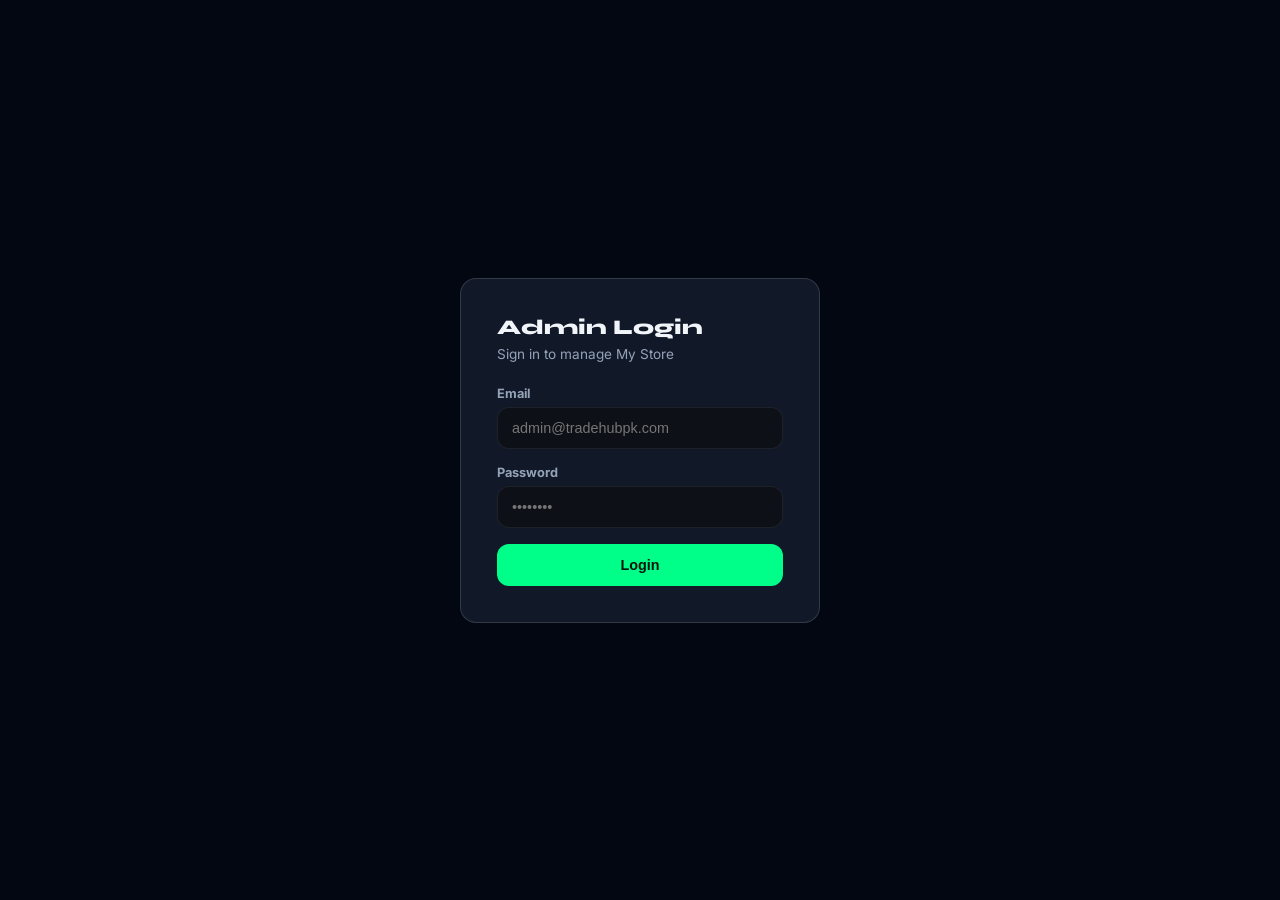
==== commit 7430d4f8: "Update index.html" ====
--- a/tradehub-enhanced/Frontend/admin/index.html
+++ b/tradehub-enhanced/Frontend/admin/index.html
@@ -1,9 +1,176 @@
-<!DOCTYPE html><html lang="en"><head><meta charset="UTF-8"><meta name="viewport" content="width=device-width, initial-scale=1.0"><title>Admin Dashboard — My Store</title><link rel="stylesheet" href="css/admin.css"><style>.form-inline{display:grid;grid-template-columns:repeat(auto-fit,minmax(180px,1fr));gap:12px;margin:16px 0}.form-inline input,.form-inline textarea,.form-inline select{padding:12px;border-radius:10px;border:1px solid rgba(255,255,255,.12);background:rgba(255,255,255,.06);color:#fff}.form-inline textarea{grid-column:1/-1}.btn-main{padding:10px 14px;border:0;border-radius:10px;background:var(--neon-green);font-weight:800;cursor:pointer}.btn-small{padding:7px 9px;border:0;border-radius:8px;cursor:pointer;margin:2px}.table-wrap{overflow:auto}.guard{max-width:460px;margin:80px auto;padding:30px;border-radius:20px;background:rgba(10,20,35,.85);text-align:center}</style></head><body>
-<div class="admin-bg"><div class="grid-lines"></div><div class="glow-orb orb-1"></div><div class="glow-orb orb-2"></div></div><div id="particles"></div><div class="toast-stack" id="toastStack"></div>
-<div id="loginGuard" class="guard" style="display:none"><h2>Admin Login Required</h2><p>Use the seeded owner account: admin@tradehubpk.com / admin123</p><button class="btn-main" onclick="openModal('login')">Login as Admin</button><p style="margin-top:14px"><a href="../index.html" style="color:#00e5ff">Back to Store</a></p></div>
-<div class="admin-layout" id="adminApp" style="display:none"><aside class="admin-sidebar"><div class="sidebar-logo">MY STORE</div><div class="sidebar-label">Main</div><div class="sidebar-item active" onclick="showPage('dashboard',this)"><span class="icon">📊</span> Dashboard</div><div class="sidebar-label">Management</div><div class="sidebar-item" onclick="showPage('products',this)"><span class="icon">📦</span> Products</div><div class="sidebar-item" onclick="showPage('orders',this)"><span class="icon">🧾</span> Orders</div><div class="sidebar-label">System</div><div class="sidebar-item" onclick="window.location.href='../index.html'"><span class="icon">🌐</span> View Store</div><div class="sidebar-item" onclick="Auth.logout()"><span class="icon">🚪</span> Logout</div></aside><div class="admin-main"><div class="admin-topbar"><span class="topbar-title" id="topbarTitle">Dashboard</span><div class="topbar-spacer"></div><span class="topbar-date" id="topbarDate"></span><span class="topbar-badge">● RBAC Protected</span></div><div class="admin-content">
-<div class="page-section active" id="page-dashboard"><div class="stats-grid" id="statsGrid"></div><div class="chart-grid"><div class="chart-card"><div class="chart-title">Monthly Orders</div><div class="bar-chart" id="monthlyOrdersChart"></div></div><div class="chart-card"><div class="chart-title">Order Status Distribution</div><div class="status-chart" id="statusChart"></div><div class="chart-foot">Yearly sales: <strong id="monthlySales">PKR 0</strong></div></div></div><h3 class="section-title">Recent Orders</h3><div class="table-card"><div class="table-wrap"><table class="admin-table"><thead><tr><th>Order ID</th><th>Customer</th><th>Product</th><th>Total</th><th>Status</th><th>Date</th></tr></thead><tbody id="recentOrders"></tbody></table></div></div></div>
-<div class="page-section" id="page-products"><h3 class="section-title">Product Management</h3><div class="table-card"><h4 id="productFormTitle">Add Product</h4><div class="form-inline"><input id="pName" placeholder="Product name"><input id="pCat" placeholder="Category"><input id="pPrice" type="number" placeholder="Price"><input id="pStock" type="number" placeholder="Stock"><input id="pImage" placeholder="Image URL optional"><select id="pStatus"><option value="active">active</option><option value="inactive">inactive</option></select><textarea id="pDesc" placeholder="Description"></textarea><button class="btn-main" onclick="saveProduct()">Save Product</button><button class="btn-small" onclick="resetProductForm()">Reset</button></div></div><div class="table-card"><div class="table-wrap"><table class="admin-table"><thead><tr><th>Name</th><th>Category</th><th>Price</th><th>Stock</th><th>Seller</th><th>Actions</th></tr></thead><tbody id="productsTable"></tbody></table></div></div></div>
-<div class="page-section" id="page-orders"><h3 class="section-title">Order Management</h3><div class="table-card"><div class="table-wrap"><table class="admin-table"><thead><tr><th>Order ID</th><th>Customer</th><th>Phone</th><th>Email</th><th>Address</th><th>Product</th><th>Qty</th><th>Total</th><th>Notes</th><th>Status</th><th>Created</th><th>Actions</th></tr></thead><tbody id="ordersTable"></tbody></table></div></div></div>
-</div></div></div>
-<script src="../js/config.js"></script><script src="../js/api.js"></script><script src="../js/shared-auth.js"></script><script src="js/admin.js"></script></body></html>
+<!DOCTYPE html>
+<html lang="en">
+<head>
+<meta charset="UTF-8">
+<meta name="viewport" content="width=device-width, initial-scale=1.0">
+<title>Admin Panel — My Store</title>
+<link rel="stylesheet" href="css/admin.css">
+<style>
+/* ---- Login gate ---- */
+.admin-login-screen{position:fixed;inset:0;z-index:50;display:flex;align-items:center;justify-content:center;background:var(--bg-base);}
+.admin-login-box{width:100%;max-width:360px;background:var(--bg-card);border:1px solid var(--border-bright);border-radius:var(--radius-lg);padding:36px;}
+.admin-login-box h2{font-family:'Syne',sans-serif;font-weight:800;font-size:1.3rem;margin-bottom:6px;color:var(--text-primary);}
+.admin-login-box p{color:var(--text-secondary);font-size:.85rem;margin-bottom:24px;}
+.admin-login-box label{display:block;font-size:.8rem;font-weight:700;color:var(--text-secondary);margin-bottom:6px;}
+.admin-login-box input{width:100%;padding:12px 14px;margin-bottom:16px;background:var(--bg-surface);border:1px solid var(--border);border-radius:var(--radius);color:var(--text-primary);font-size:.9rem;}
+.admin-login-box input:focus{outline:none;border-color:var(--neon-green);}
+.admin-login-box button{width:100%;padding:13px;background:var(--neon-green);color:#04140c;border:none;border-radius:var(--radius);font-weight:800;cursor:pointer;font-size:.9rem;}
+.admin-login-box button:disabled{opacity:.6;cursor:not-allowed;}
+.admin-login-error{color:var(--neon-pink);font-size:.8rem;margin-top:-8px;margin-bottom:14px;display:none;}
+/* ---- Forms ---- */
+.admin-form-grid{display:grid;grid-template-columns:1fr 1fr;gap:14px;margin-bottom:14px;}
+.admin-form-grid label, .af-field label{display:block;font-size:.78rem;font-weight:700;color:var(--text-secondary);margin-bottom:6px;text-transform:uppercase;letter-spacing:.4px;}
+.af-field input, .af-field select, .af-field textarea{
+  width:100%;padding:11px 13px;background:var(--bg-surface);border:1px solid var(--border);border-radius:var(--radius);
+  color:var(--text-primary);font-size:.88rem;font-family:inherit;
+}
+.af-field input:focus, .af-field select:focus, .af-field textarea:focus{outline:none;border-color:var(--neon-green);}
+.status-select{padding:6px 10px;border-radius:8px;background:var(--bg-surface);border:1px solid var(--border);color:var(--text-primary);font-size:.8rem;font-weight:600;}
+.hidden{display:none !important;}
+</style>
+</head>
+<body>
+
+<!-- LOGIN GATE -->
+<div class="admin-login-screen" id="loginScreen">
+  <div class="admin-login-box">
+    <h2>Admin Login</h2>
+    <p>Sign in to manage My Store</p>
+    <label>Email</label>
+    <input type="email" id="loginEmail" placeholder="admin@tradehubpk.com">
+    <label>Password</label>
+    <input type="password" id="loginPass" placeholder="••••••••">
+    <div class="admin-login-error" id="loginError"></div>
+    <button id="loginBtn" onclick="adminLogin()">Login</button>
+  </div>
+</div>
+
+<div class="admin-bg">
+  <div class="grid-lines"></div>
+  <div class="glow-orb orb-1"></div>
+  <div class="glow-orb orb-2"></div>
+  <div class="glow-orb orb-3"></div>
+</div>
+<div id="particles"></div>
+<div class="overlay" id="overlay"></div>
+<div class="toast-stack" id="toastStack"></div>
+
+<div class="admin-layout hidden" id="adminLayout">
+  <aside class="admin-sidebar">
+    <div class="sidebar-top-glow"></div>
+    <div class="sidebar-logo">MY STORE</div>
+    <div class="sidebar-label">Main</div>
+    <div class="sidebar-item active" onclick="showPage('dashboard',this)"><span class="icon">📊</span> Dashboard</div>
+    <div class="sidebar-label">Management</div>
+    <div class="sidebar-item" onclick="showPage('products',this)"><span class="icon">📦</span> Products</div>
+    <div class="sidebar-item" onclick="showPage('orders',this)"><span class="icon">🧾</span> Orders <span id="pending-badge" style="margin-left:auto;background:rgba(251,191,36,.2);color:#fbbf24;padding:2px 8px;border-radius:100px;font-size:.7rem;">0</span></div>
+    <div class="sidebar-label">System</div>
+    <div class="sidebar-item" onclick="window.location.href='../index.html'"><span class="icon">🌐</span> View Site</div>
+    <div class="sidebar-item" onclick="adminLogout()"><span class="icon">🚪</span> Logout</div>
+    <div class="sidebar-bottom">
+      <div class="admin-tag">
+        <div class="admin-avatar">A</div>
+        <div class="admin-info">
+          <div class="admin-name" id="adminNameTag">Admin</div>
+          <div class="admin-role">Super Admin</div>
+        </div>
+      </div>
+    </div>
+  </aside>
+  <div class="admin-main">
+    <div class="admin-topbar">
+      <span class="topbar-title" id="topbarTitle">Dashboard</span>
+      <div class="topbar-spacer"></div>
+      <span class="topbar-date" id="topbarDate"></span>
+      <span class="topbar-badge">● Live</span>
+    </div>
+    <div class="admin-content">
+
+      <!-- DASHBOARD -->
+      <div class="page-section active" id="page-dashboard">
+        <div class="stats-grid">
+          <div class="stat-box green"><div class="stat-label">Total Products</div><div class="stat-value green" id="stat-products">0</div><div class="stat-sub">Active listings</div></div>
+          <div class="stat-box blue"><div class="stat-label">Total Orders</div><div class="stat-value blue" id="stat-orders">0</div><div class="stat-sub" id="stat-today-sub">0 today</div></div>
+          <div class="stat-box purple"><div class="stat-label">Pending Orders</div><div class="stat-value purple" id="stat-pending-orders">0</div><div class="stat-sub">Awaiting confirmation</div></div>
+          <div class="stat-box pink"><div class="stat-label">Monthly Sales</div><div class="stat-value pink" id="stat-monthly-sales">PKR 0</div><div class="stat-sub">This month</div></div>
+        </div>
+        <div class="stats-grid">
+          <div class="stat-box green"><div class="stat-label">Confirmed</div><div class="stat-value green" id="stat-confirmed">0</div></div>
+          <div class="stat-box blue"><div class="stat-label">Processing</div><div class="stat-value blue" id="stat-processing">0</div></div>
+          <div class="stat-box purple"><div class="stat-label">Shipped</div><div class="stat-value purple" id="stat-shipped">0</div></div>
+          <div class="stat-box green"><div class="stat-label">Delivered</div><div class="stat-value green" id="stat-delivered">0</div></div>
+        </div>
+        <div class="table-card">
+          <div class="table-card-header">
+            <span class="table-card-title">Recent Orders</span>
+            <button class="btn-approve" onclick="showPage('orders',document.querySelectorAll('.sidebar-item')[2])">View All →</button>
+          </div>
+          <div class="table-scroll">
+            <table>
+              <thead><tr><th>Order ID</th><th>Customer</th><th>Product</th><th>Total</th><th>Status</th></tr></thead>
+              <tbody id="recentOrdersBody"><tr><td colspan="5" style="color:var(--text-muted)">Loading…</td></tr></tbody>
+            </table>
+          </div>
+        </div>
+      </div>
+
+      <!-- PRODUCTS -->
+      <div class="page-section" id="page-products">
+        <div class="sec-title">Product Catalog <span class="accent">/ Manage Listings</span></div>
+        <div class="table-card" style="padding:24px;margin-bottom:20px">
+          <div class="table-card-header"><span class="table-card-title" id="prodFormTitle">Add New Product</span></div>
+          <div class="admin-form-grid">
+            <div class="af-field"><label>Name *</label><input type="text" id="pfName" placeholder="Wireless Earbuds"></div>
+            <div class="af-field"><label>Category *</label><input type="text" id="pfCategory" placeholder="Electronics"></div>
+            <div class="af-field"><label>Price (PKR) *</label><input type="number" id="pfPrice" placeholder="2200" min="0" step="0.01"></div>
+            <div class="af-field"><label>Stock Quantity</label><input type="number" id="pfStock" placeholder="50" min="0"></div>
+            <div class="af-field"><label>Stock Status</label>
+              <select id="pfStatus"><option value="available">Available</option><option value="out_of_stock">Out of Stock</option></select>
+            </div>
+            <div class="af-field"><label>Image URL (optional)</label><input type="text" id="pfImage" placeholder="https://..."></div>
+          </div>
+          <div class="af-field" style="margin-bottom:14px"><label>Description</label><textarea id="pfDesc" rows="2" placeholder="Product details…"></textarea></div>
+          <div style="display:flex;gap:10px">
+            <button class="btn-approve" id="pfSubmitBtn" onclick="submitProduct()">+ Add Product</button>
+            <button class="btn-reject hidden" id="pfCancelBtn" onclick="resetProductForm()">Cancel Edit</button>
+          </div>
+        </div>
+        <div class="table-card">
+          <div class="table-card-header">
+            <span class="table-card-title">All Products</span>
+            <input type="text" class="table-search" placeholder="Search products..." oninput="searchTable('prodTable',this.value)">
+          </div>
+          <div class="table-scroll">
+            <table id="prodTable">
+              <thead><tr><th>Product</th><th>Category</th><th>Price</th><th>Stock</th><th>Status</th><th>Actions</th></tr></thead>
+              <tbody id="prodTableBody"><tr><td colspan="6" style="color:var(--text-muted)">Loading…</td></tr></tbody>
+            </table>
+          </div>
+        </div>
+      </div>
+
+      <!-- ORDERS -->
+      <div class="page-section" id="page-orders">
+        <div class="sec-title">Order Management <span class="accent">/ Track &amp; Fulfill</span></div>
+        <div class="table-card">
+          <div class="table-card-header">
+            <span class="table-card-title">All Orders</span>
+            <input type="text" class="table-search" placeholder="Search orders..." oninput="searchTable('orderTable',this.value)">
+          </div>
+          <div class="table-scroll">
+            <table id="orderTable">
+              <thead><tr><th>Order ID</th><th>Customer</th><th>Phone</th><th>Product</th><th>Qty</th><th>Total</th><th>City</th><th>Date</th><th>Status</th><th>Actions</th></tr></thead>
+              <tbody id="orderTableBody"><tr><td colspan="10" style="color:var(--text-muted)">Loading…</td></tr></tbody>
+            </table>
+          </div>
+        </div>
+      </div>
+
+    </div>
+  </div>
+</div>
+<script src="../js/config.js"></script>
+<script src="../js/api.js"></script>
+<script src="js/admin.js"></script>
+</body>
+</html>
